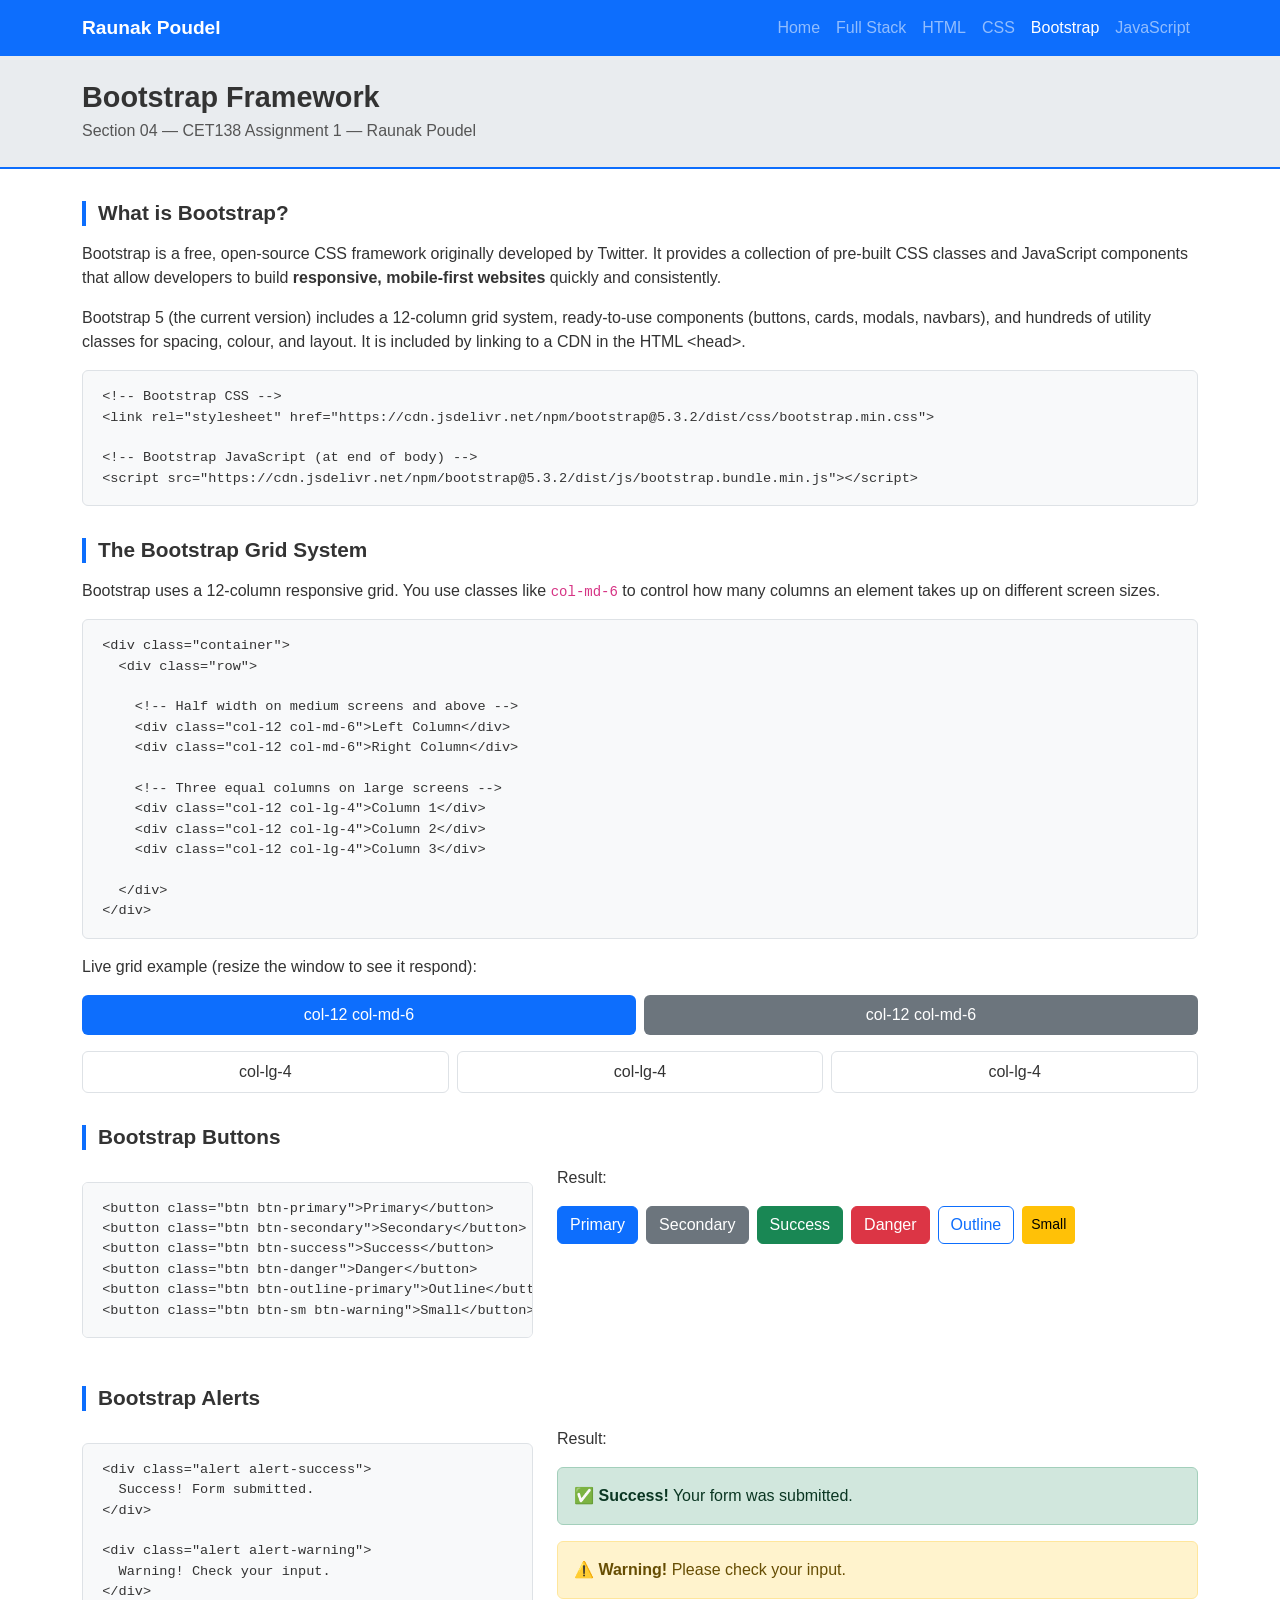
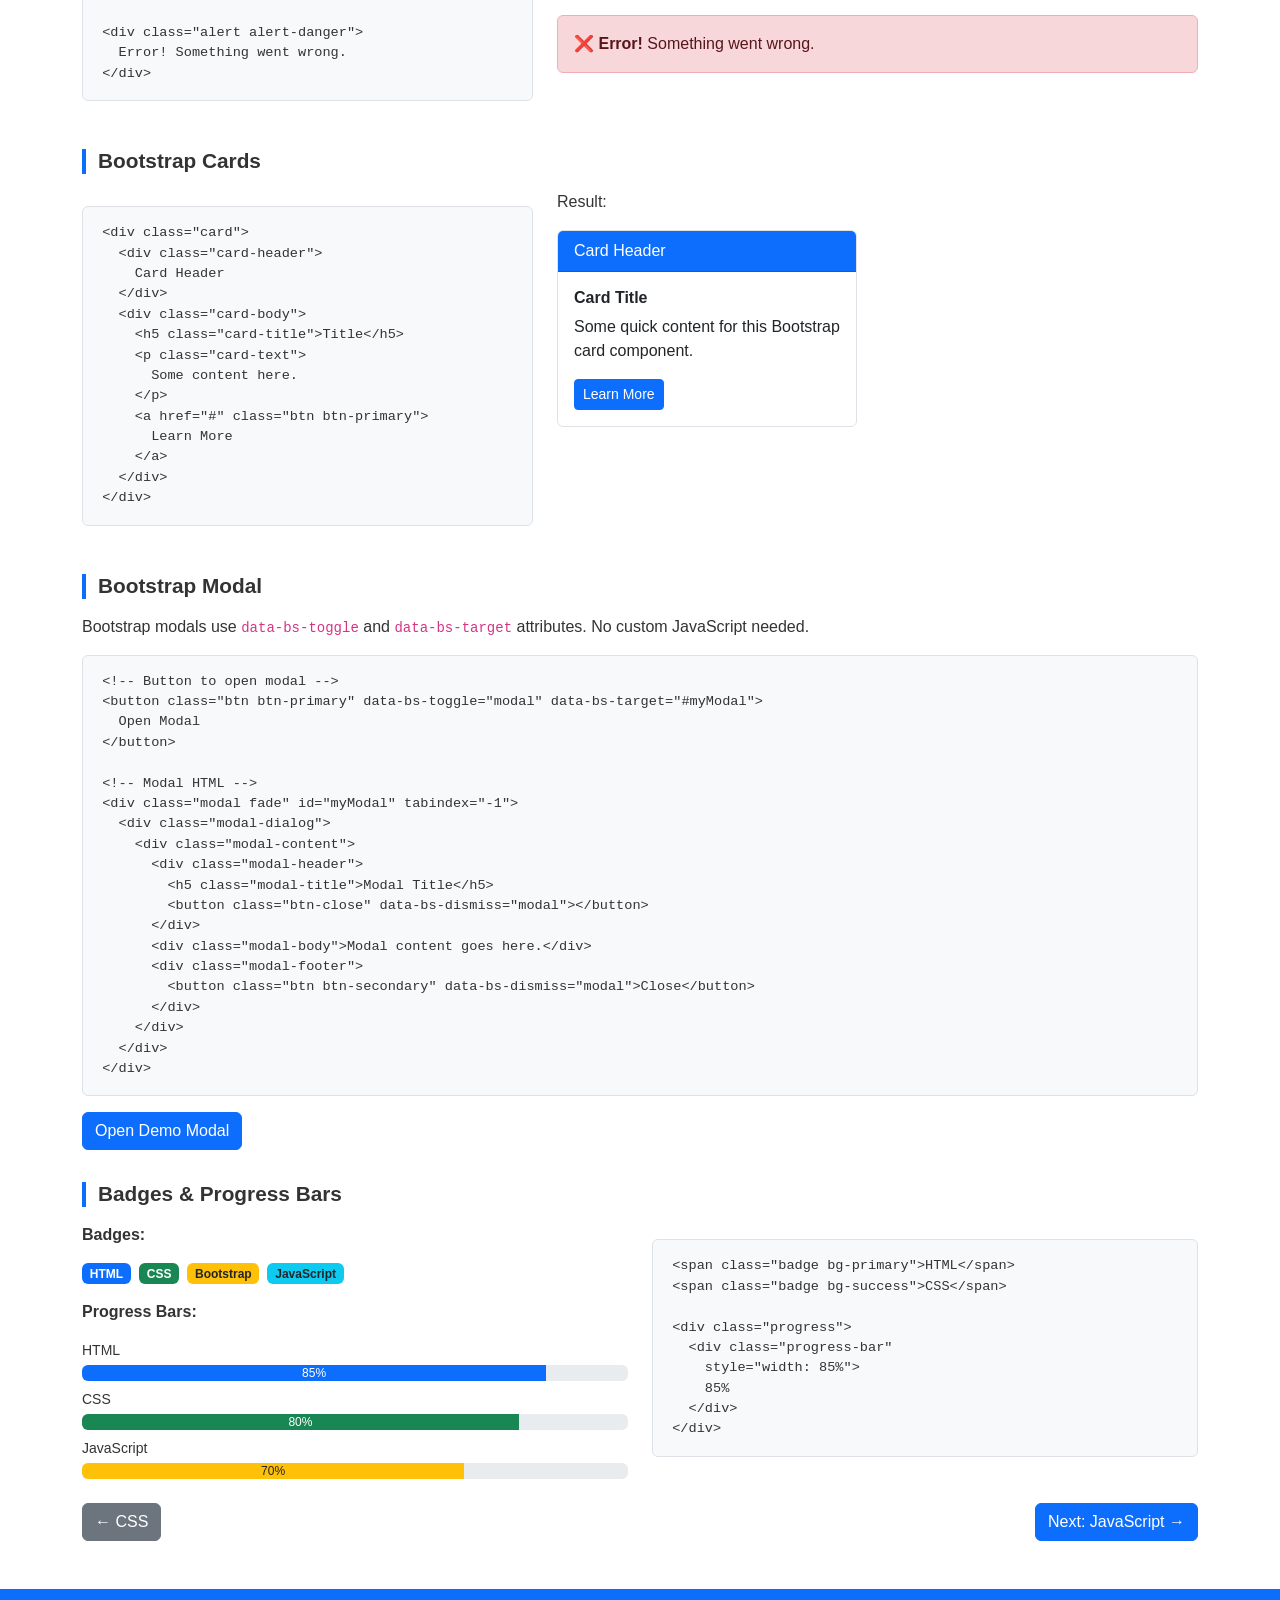
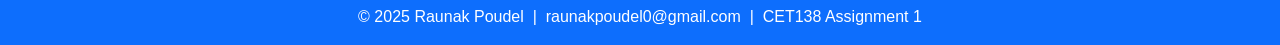
==== bootstrap.html @ 20c9c3db "Feat : new changes" ====
<!DOCTYPE html>
<html lang="en">
<head>
  <meta charset="UTF-8" />
  <meta name="viewport" content="width=device-width, initial-scale=1.0"/>
  <title>Bootstrap | Raunak Poudel</title>
  <link rel="stylesheet" href="https://cdn.jsdelivr.net/npm/bootstrap@5.3.2/dist/css/bootstrap.min.css">
  <link rel="stylesheet" href="style.css">
</head>
<body>

<nav class="navbar navbar-expand-lg navbar-dark bg-primary">
  <div class="container">
    <a class="navbar-brand fw-bold" href="index.html">Raunak Poudel</a>
    <button class="navbar-toggler" type="button" data-bs-toggle="collapse" data-bs-target="#navMenu">
      <span class="navbar-toggler-icon"></span>
    </button>
    <div class="collapse navbar-collapse" id="navMenu">
      <ul class="navbar-nav ms-auto">
        <li class="nav-item"><a class="nav-link" href="index.html">Home</a></li>
        <li class="nav-item"><a class="nav-link" href="fullstack.html">Full Stack</a></li>
        <li class="nav-item"><a class="nav-link" href="html.html">HTML</a></li>
        <li class="nav-item"><a class="nav-link" href="css.html">CSS</a></li>
        <li class="nav-item"><a class="nav-link active" href="bootstrap.html">Bootstrap</a></li>
        <li class="nav-item"><a class="nav-link" href="javascript.html">JavaScript</a></li>
      </ul>
    </div>
  </div>
</nav>

<div class="page-header">
  <div class="container">
    <h1>Bootstrap Framework</h1>
    <p>Section 04 &mdash; CET138 Assignment 1 &mdash; Raunak Poudel</p>
  </div>
</div>

<div class="container mb-5">

  <!-- What is Bootstrap -->
  <h2 class="section-title">What is Bootstrap?</h2>
  <p>
    Bootstrap is a free, open-source CSS framework originally developed by Twitter. It provides a collection of 
    pre-built CSS classes and JavaScript components that allow developers to build 
    <strong>responsive, mobile-first websites</strong> quickly and consistently.
  </p>
  <p>
    Bootstrap 5 (the current version) includes a 12-column grid system, ready-to-use components 
    (buttons, cards, modals, navbars), and hundreds of utility classes for spacing, colour, and layout.
    It is included by linking to a CDN in the HTML &lt;head&gt;.
  </p>
  <div class="code-box">&lt;!-- Bootstrap CSS --&gt;
&lt;link rel="stylesheet" href="https://cdn.jsdelivr.net/npm/bootstrap@5.3.2/dist/css/bootstrap.min.css"&gt;

&lt;!-- Bootstrap JavaScript (at end of body) --&gt;
&lt;script src="https://cdn.jsdelivr.net/npm/bootstrap@5.3.2/dist/js/bootstrap.bundle.min.js"&gt;&lt;/script&gt;</div>

  <!-- Grid System -->
  <h2 class="section-title">The Bootstrap Grid System</h2>
  <p>
    Bootstrap uses a 12-column responsive grid. You use classes like <code>col-md-6</code> to control 
    how many columns an element takes up on different screen sizes.
  </p>
  <div class="code-box">&lt;div class="container"&gt;
  &lt;div class="row"&gt;

    &lt;!-- Half width on medium screens and above --&gt;
    &lt;div class="col-12 col-md-6"&gt;Left Column&lt;/div&gt;
    &lt;div class="col-12 col-md-6"&gt;Right Column&lt;/div&gt;

    &lt;!-- Three equal columns on large screens --&gt;
    &lt;div class="col-12 col-lg-4"&gt;Column 1&lt;/div&gt;
    &lt;div class="col-12 col-lg-4"&gt;Column 2&lt;/div&gt;
    &lt;div class="col-12 col-lg-4"&gt;Column 3&lt;/div&gt;

  &lt;/div&gt;
&lt;/div&gt;</div>

  <p>Live grid example (resize the window to see it respond):</p>
  <div class="row g-2 mb-3">
    <div class="col-12 col-md-6">
      <div class="bg-primary text-white text-center p-2 rounded">col-12 col-md-6</div>
    </div>
    <div class="col-12 col-md-6">
      <div class="bg-secondary text-white text-center p-2 rounded">col-12 col-md-6</div>
    </div>
  </div>
  <div class="row g-2">
    <div class="col-12 col-lg-4">
      <div class="border text-center p-2 rounded">col-lg-4</div>
    </div>
    <div class="col-12 col-lg-4">
      <div class="border text-center p-2 rounded">col-lg-4</div>
    </div>
    <div class="col-12 col-lg-4">
      <div class="border text-center p-2 rounded">col-lg-4</div>
    </div>
  </div>

  <!-- Buttons -->
  <h2 class="section-title">Bootstrap Buttons</h2>
  <div class="row g-4">
    <div class="col-md-5">
      <div class="code-box">&lt;button class="btn btn-primary"&gt;Primary&lt;/button&gt;
&lt;button class="btn btn-secondary"&gt;Secondary&lt;/button&gt;
&lt;button class="btn btn-success"&gt;Success&lt;/button&gt;
&lt;button class="btn btn-danger"&gt;Danger&lt;/button&gt;
&lt;button class="btn btn-outline-primary"&gt;Outline&lt;/button&gt;
&lt;button class="btn btn-sm btn-warning"&gt;Small&lt;/button&gt;</div>
    </div>
    <div class="col-md-7">
      <p>Result:</p>
      <div class="d-flex flex-wrap gap-2">
        <button class="btn btn-primary">Primary</button>
        <button class="btn btn-secondary">Secondary</button>
        <button class="btn btn-success">Success</button>
        <button class="btn btn-danger">Danger</button>
        <button class="btn btn-outline-primary">Outline</button>
        <button class="btn btn-sm btn-warning">Small</button>
      </div>
    </div>
  </div>

  <!-- Alerts -->
  <h2 class="section-title">Bootstrap Alerts</h2>
  <div class="row g-4">
    <div class="col-md-5">
      <div class="code-box">&lt;div class="alert alert-success"&gt;
  Success! Form submitted.
&lt;/div&gt;

&lt;div class="alert alert-warning"&gt;
  Warning! Check your input.
&lt;/div&gt;

&lt;div class="alert alert-danger"&gt;
  Error! Something went wrong.
&lt;/div&gt;</div>
    </div>
    <div class="col-md-7">
      <p>Result:</p>
      <div class="alert alert-success">✅ <strong>Success!</strong> Your form was submitted.</div>
      <div class="alert alert-warning">⚠️ <strong>Warning!</strong> Please check your input.</div>
      <div class="alert alert-danger">❌ <strong>Error!</strong> Something went wrong.</div>
    </div>
  </div>

  <!-- Cards -->
  <h2 class="section-title">Bootstrap Cards</h2>
  <div class="row g-4">
    <div class="col-md-5">
      <div class="code-box">&lt;div class="card"&gt;
  &lt;div class="card-header"&gt;
    Card Header
  &lt;/div&gt;
  &lt;div class="card-body"&gt;
    &lt;h5 class="card-title"&gt;Title&lt;/h5&gt;
    &lt;p class="card-text"&gt;
      Some content here.
    &lt;/p&gt;
    &lt;a href="#" class="btn btn-primary"&gt;
      Learn More
    &lt;/a&gt;
  &lt;/div&gt;
&lt;/div&gt;</div>
    </div>
    <div class="col-md-7">
      <p>Result:</p>
      <div class="card" style="max-width:300px">
        <div class="card-header bg-primary text-white">Card Header</div>
        <div class="card-body">
          <h5 class="card-title">Card Title</h5>
          <p class="card-text">Some quick content for this Bootstrap card component.</p>
          <a href="#" class="btn btn-primary btn-sm">Learn More</a>
        </div>
      </div>
    </div>
  </div>

  <!-- Modal -->
  <h2 class="section-title">Bootstrap Modal</h2>
  <p>Bootstrap modals use <code>data-bs-toggle</code> and <code>data-bs-target</code> attributes. No custom JavaScript needed.</p>
  <div class="code-box">&lt;!-- Button to open modal --&gt;
&lt;button class="btn btn-primary" data-bs-toggle="modal" data-bs-target="#myModal"&gt;
  Open Modal
&lt;/button&gt;

&lt;!-- Modal HTML --&gt;
&lt;div class="modal fade" id="myModal" tabindex="-1"&gt;
  &lt;div class="modal-dialog"&gt;
    &lt;div class="modal-content"&gt;
      &lt;div class="modal-header"&gt;
        &lt;h5 class="modal-title"&gt;Modal Title&lt;/h5&gt;
        &lt;button class="btn-close" data-bs-dismiss="modal"&gt;&lt;/button&gt;
      &lt;/div&gt;
      &lt;div class="modal-body"&gt;Modal content goes here.&lt;/div&gt;
      &lt;div class="modal-footer"&gt;
        &lt;button class="btn btn-secondary" data-bs-dismiss="modal"&gt;Close&lt;/button&gt;
      &lt;/div&gt;
    &lt;/div&gt;
  &lt;/div&gt;
&lt;/div&gt;</div>

  <button class="btn btn-primary" data-bs-toggle="modal" data-bs-target="#demoModal">
    Open Demo Modal
  </button>

  <div class="modal fade" id="demoModal" tabindex="-1">
    <div class="modal-dialog modal-dialog-centered">
      <div class="modal-content">
        <div class="modal-header">
          <h5 class="modal-title">Bootstrap Modal Example</h5>
          <button type="button" class="btn-close" data-bs-dismiss="modal"></button>
        </div>
        <div class="modal-body">
          <p>This modal is working correctly using Bootstrap's JavaScript component.</p>
          <p class="text-muted small">No custom JS was needed &mdash; only Bootstrap data attributes.</p>
        </div>
        <div class="modal-footer">
          <button type="button" class="btn btn-secondary" data-bs-dismiss="modal">Close</button>
        </div>
      </div>
    </div>
  </div>

  <!-- Badges & Progress -->
  <h2 class="section-title">Badges &amp; Progress Bars</h2>
  <div class="row g-4">
    <div class="col-md-6">
      <p><strong>Badges:</strong></p>
      <div class="d-flex gap-2 flex-wrap mb-3">
        <span class="badge bg-primary">HTML</span>
        <span class="badge bg-success">CSS</span>
        <span class="badge bg-warning text-dark">Bootstrap</span>
        <span class="badge bg-info text-dark">JavaScript</span>
      </div>
      <p><strong>Progress Bars:</strong></p>
      <p class="mb-1 small">HTML</p>
      <div class="progress mb-2"><div class="progress-bar" style="width:85%">85%</div></div>
      <p class="mb-1 small">CSS</p>
      <div class="progress mb-2"><div class="progress-bar bg-success" style="width:80%">80%</div></div>
      <p class="mb-1 small">JavaScript</p>
      <div class="progress"><div class="progress-bar bg-warning text-dark" style="width:70%">70%</div></div>
    </div>
    <div class="col-md-6">
      <div class="code-box">&lt;span class="badge bg-primary"&gt;HTML&lt;/span&gt;
&lt;span class="badge bg-success"&gt;CSS&lt;/span&gt;

&lt;div class="progress"&gt;
  &lt;div class="progress-bar"
    style="width: 85%"&gt;
    85%
  &lt;/div&gt;
&lt;/div&gt;</div>
    </div>
  </div>

  <!-- Nav -->
  <div class="d-flex justify-content-between mt-4">
    <a href="css.html" class="btn btn-secondary">&larr; CSS</a>
    <a href="javascript.html" class="btn btn-primary">Next: JavaScript &rarr;</a>
  </div>

</div>

<footer class="bg-primary text-white text-center py-3 mt-4">
  <p class="mb-0">&copy; 2025 Raunak Poudel &nbsp;|&nbsp; raunakpoudel0@gmail.com &nbsp;|&nbsp; CET138 Assignment 1</p>
</footer>

<script src="https://cdn.jsdelivr.net/npm/bootstrap@5.3.2/dist/js/bootstrap.bundle.min.js"></script>
</body>
</html>
---- style.css ----
/* Raunak Poudel — CET138 Portfolio Stylesheet */

body {
  font-family: Arial, sans-serif;
  color: #333;
}

.navbar-brand {
  font-size: 1.2rem;
}

.card {
  border: 1px solid #dee2e6;
  border-radius: 6px;
}

.card-title {
  font-size: 1rem;
  font-weight: 600;
}

/* Code block styling */
.code-box {
  background: #f8f9fa;
  border: 1px solid #dee2e6;
  border-radius: 6px;
  padding: 1rem 1.2rem;
  font-family: 'Courier New', monospace;
  font-size: 0.85rem;
  overflow-x: auto;
  margin: 1rem 0;
  white-space: pre;
}

/* Page header strip */
.page-header {
  background: #e9ecef;
  padding: 1.5rem 0;
  border-bottom: 2px solid #0d6efd;
  margin-bottom: 2rem;
}

.page-header h1 {
  font-size: 1.8rem;
  font-weight: 700;
  margin: 0;
}

.page-header p {
  margin: 0.3rem 0 0;
  color: #555;
}

/* Section title */
.section-title {
  font-size: 1.3rem;
  font-weight: 600;
  border-left: 4px solid #0d6efd;
  padding-left: 0.75rem;
  margin: 2rem 0 1rem;
}

/* Demo box */
.demo-box {
  border: 1px solid #dee2e6;
  border-radius: 6px;
  overflow: hidden;
}
.demo-box-header {
  background: #e9ecef;
  padding: 0.4rem 0.8rem;
  font-size: 0.78rem;
  color: #555;
  font-weight: 600;
  border-bottom: 1px solid #dee2e6;
}
.demo-box-body {
  padding: 1.2rem;
  background: #fff;
}

/* Table styling */
.table th {
  background: #0d6efd;
  color: white;
}

footer {
  margin-top: auto;
}
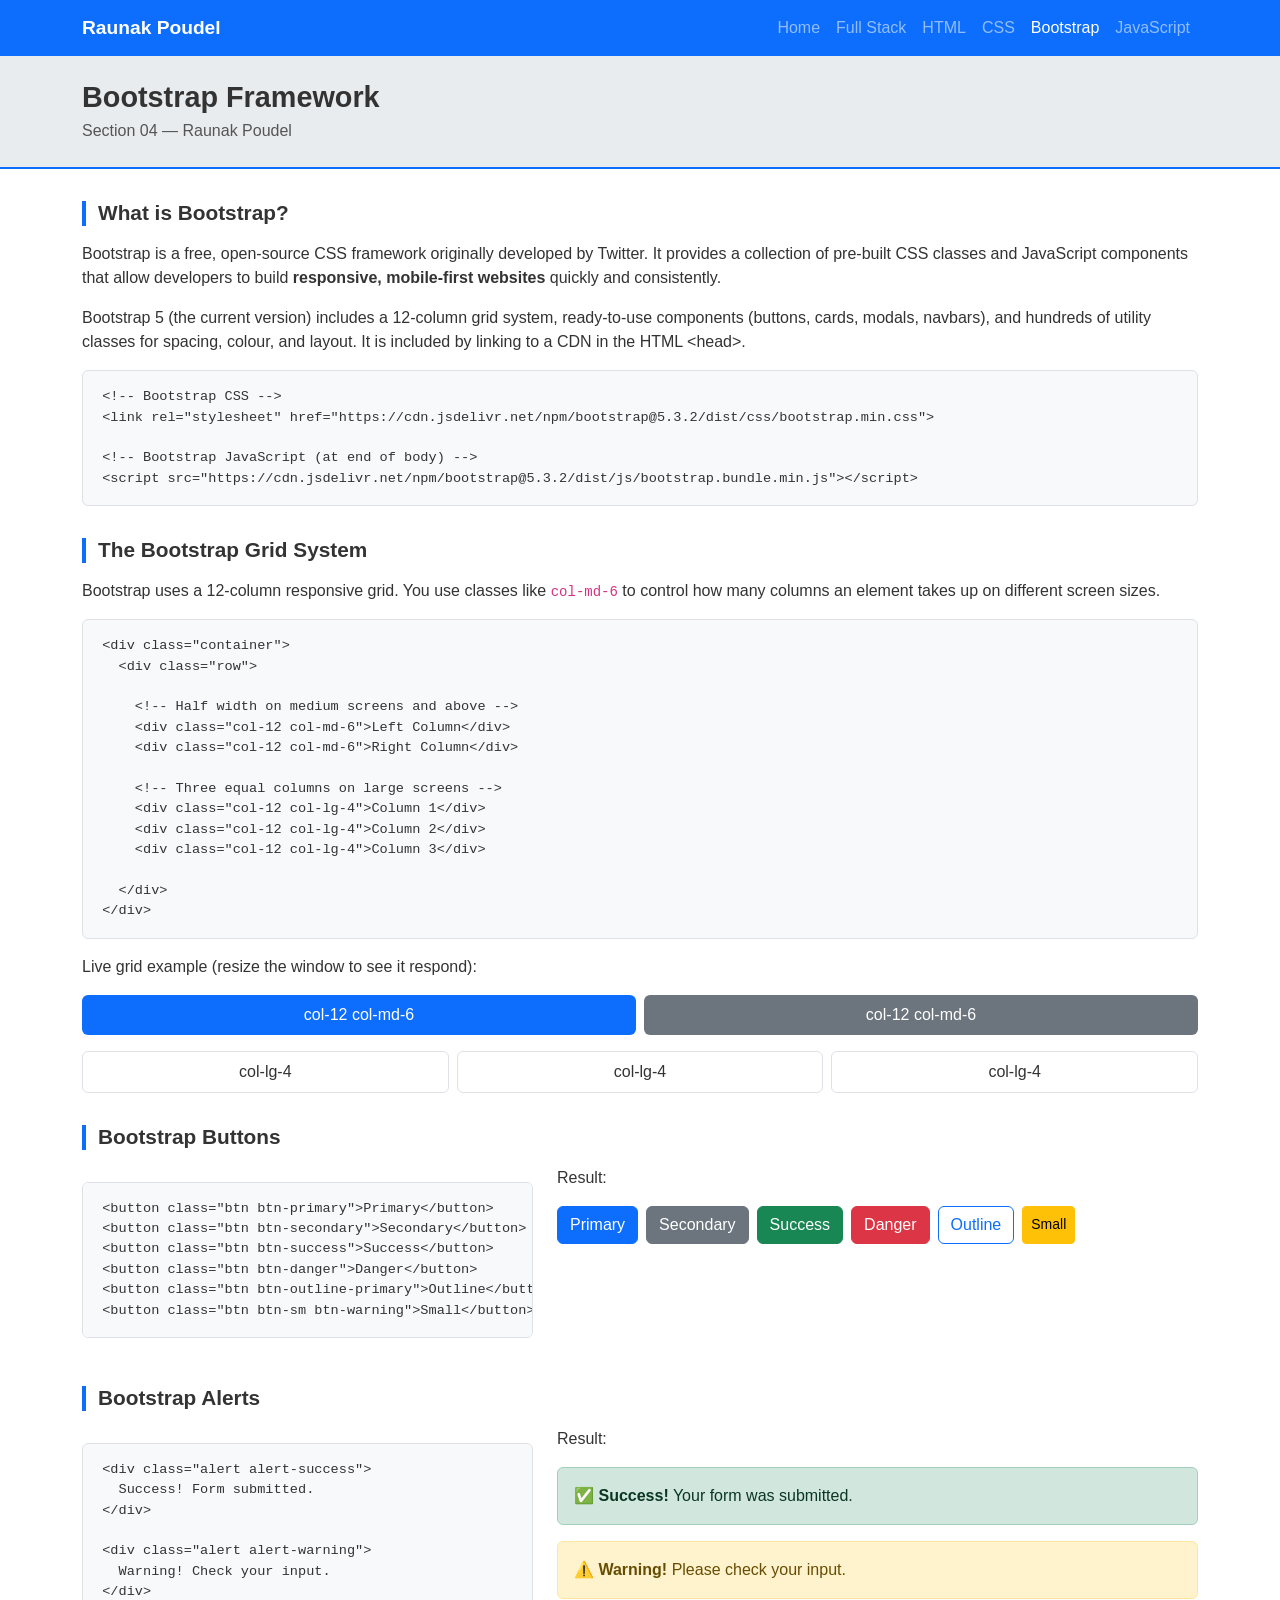
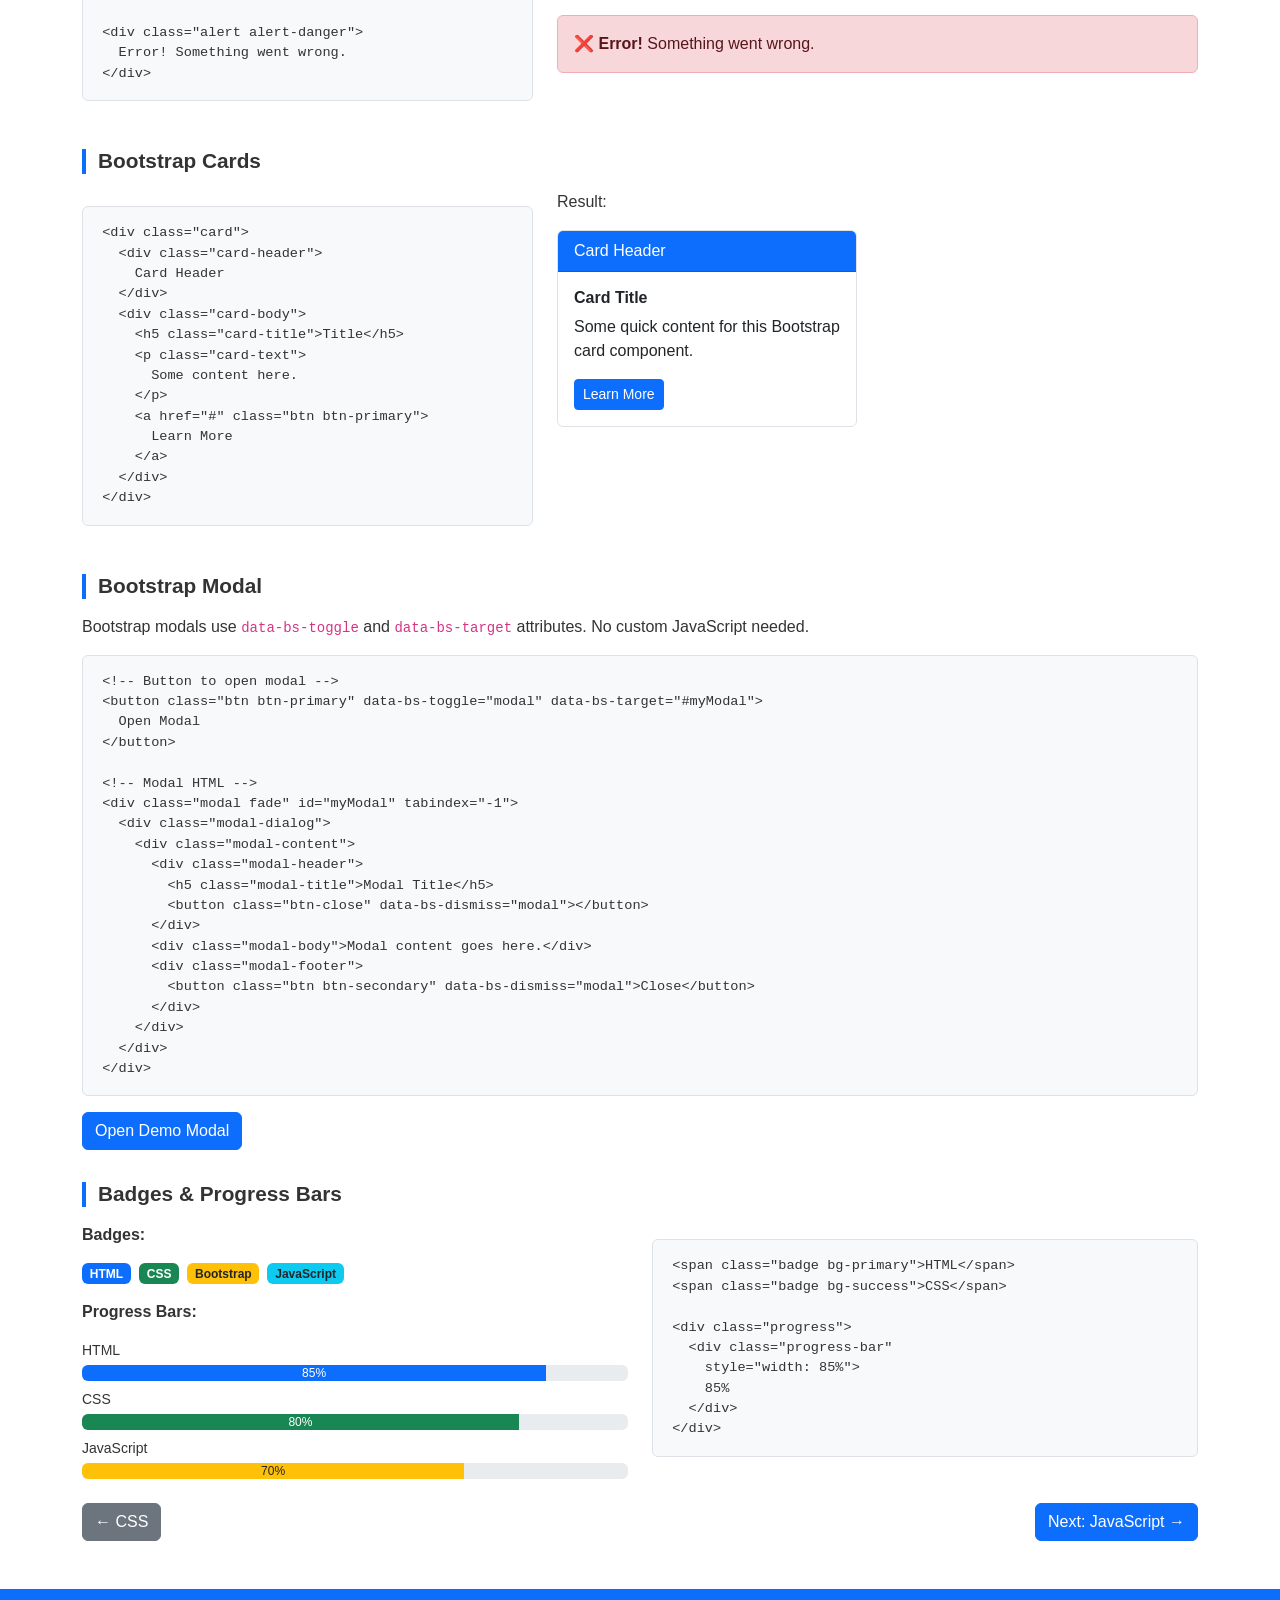
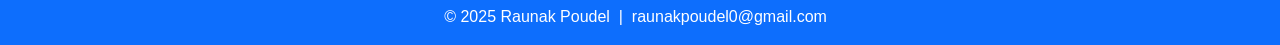
==== commit f893c700: "Update footer and section descriptions across multiple files for consistency" ====
--- a/bootstrap.html
+++ b/bootstrap.html
@@ -31,7 +31,7 @@
 <div class="page-header">
   <div class="container">
     <h1>Bootstrap Framework</h1>
-    <p>Section 04 &mdash; CET138 Assignment 1 &mdash; Raunak Poudel</p>
+    <p>Section 04  &mdash; Raunak Poudel</p>
   </div>
 </div>
 
@@ -264,7 +264,7 @@
 </div>
 
 <footer class="bg-primary text-white text-center py-3 mt-4">
-  <p class="mb-0">&copy; 2025 Raunak Poudel &nbsp;|&nbsp; raunakpoudel0@gmail.com &nbsp;|&nbsp; CET138 Assignment 1</p>
+  <p class="mb-0">&copy; 2025 Raunak Poudel &nbsp;|&nbsp; raunakpoudel0@gmail.com &nbsp;</p>
 </footer>
 
 <script src="https://cdn.jsdelivr.net/npm/bootstrap@5.3.2/dist/js/bootstrap.bundle.min.js"></script>
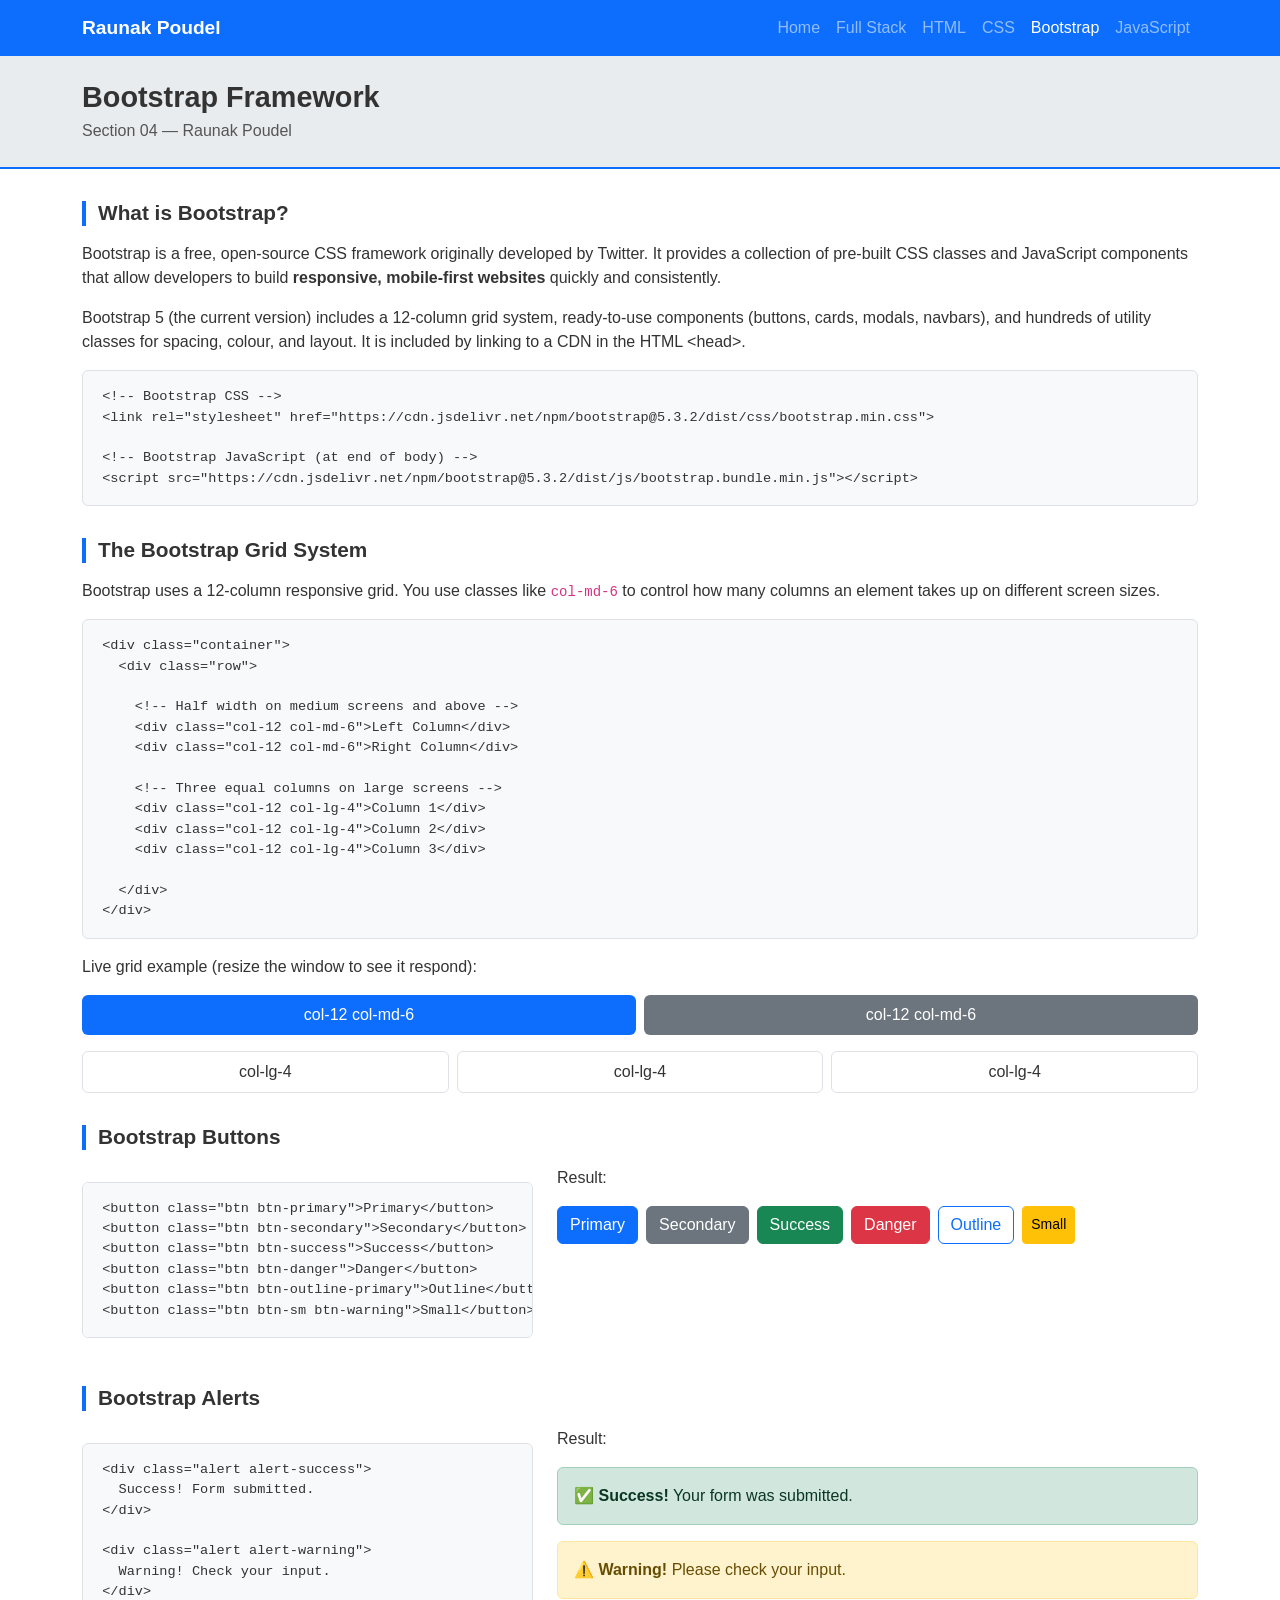
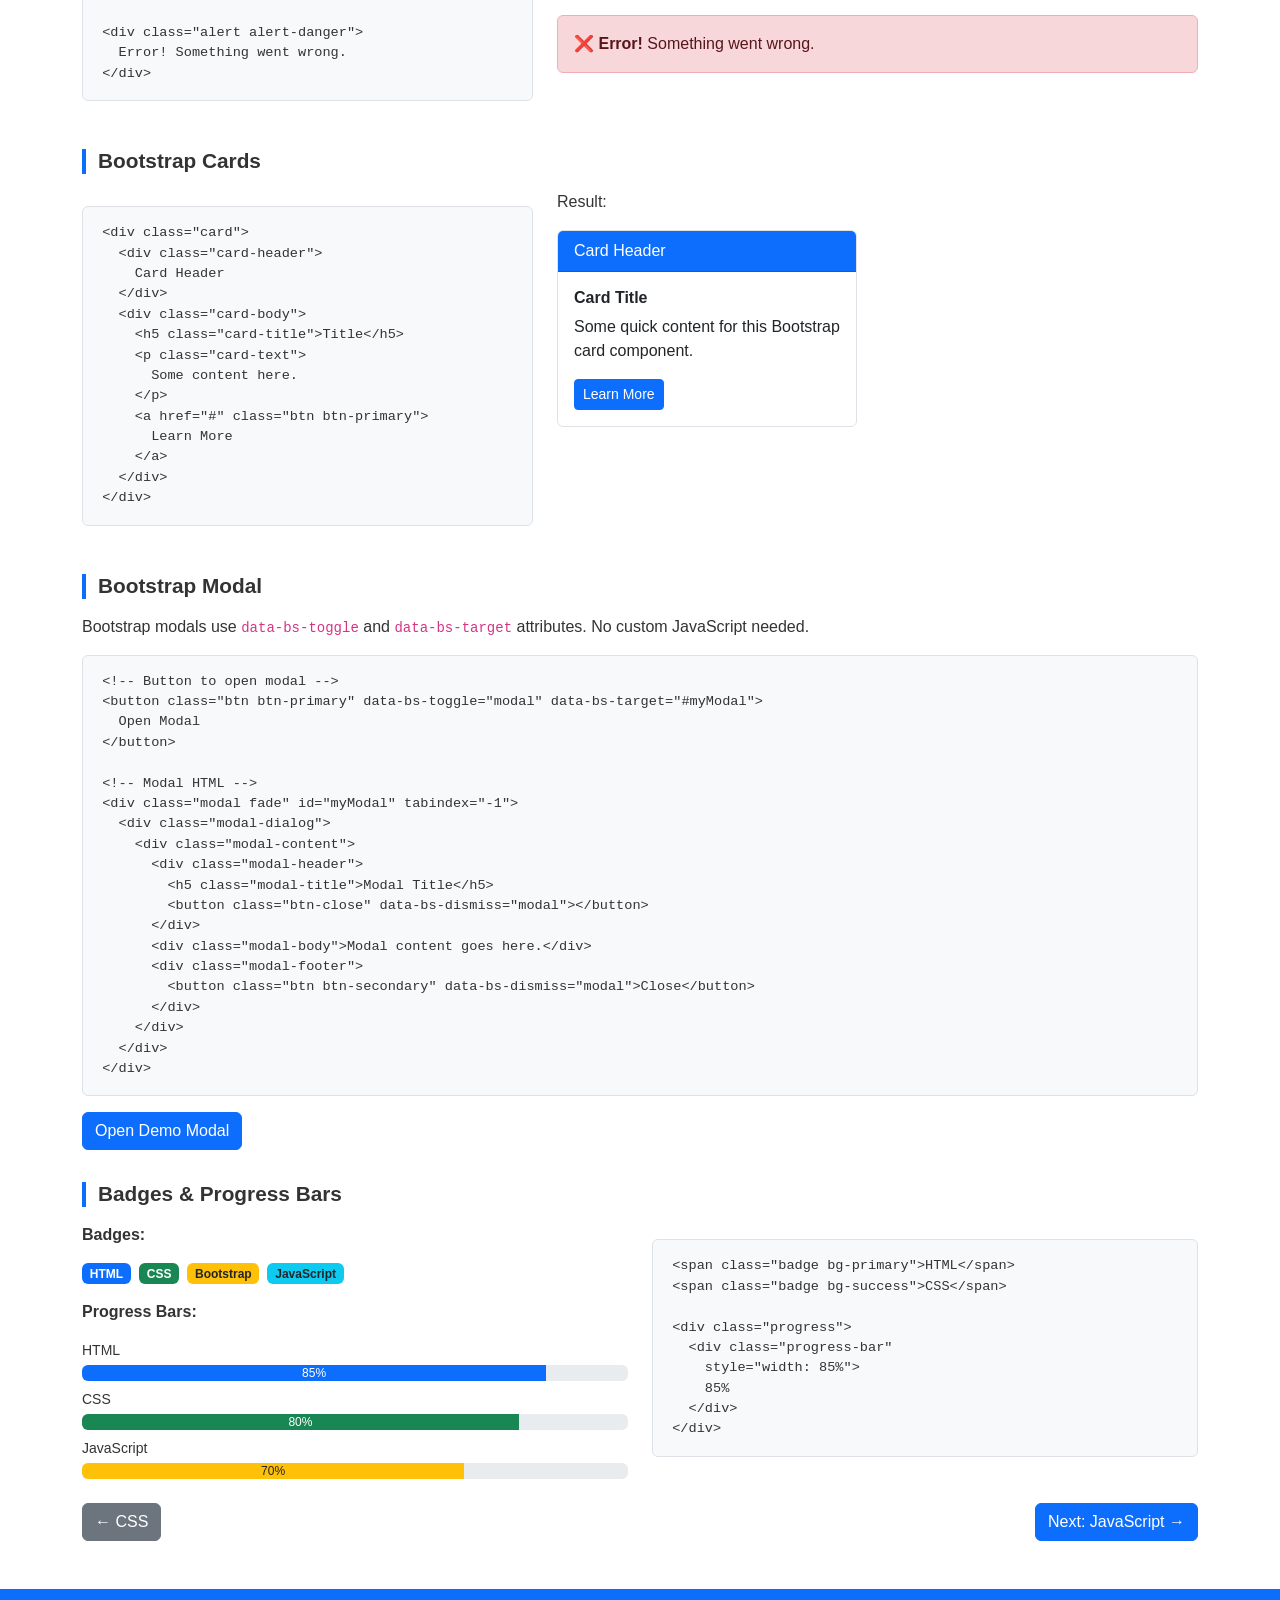
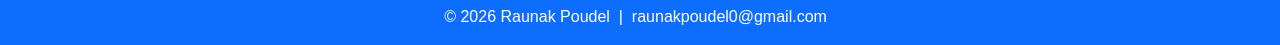
==== commit 723f952c: "Refactor code structure for improved readability and maintainability" ====
--- a/bootstrap.html
+++ b/bootstrap.html
@@ -264,7 +264,7 @@
 </div>
 
 <footer class="bg-primary text-white text-center py-3 mt-4">
-  <p class="mb-0">&copy; 2025 Raunak Poudel &nbsp;|&nbsp; raunakpoudel0@gmail.com &nbsp;</p>
+  <p class="mb-0">&copy; 2026 Raunak Poudel &nbsp;|&nbsp; raunakpoudel0@gmail.com &nbsp;</p>
 </footer>
 
 <script src="https://cdn.jsdelivr.net/npm/bootstrap@5.3.2/dist/js/bootstrap.bundle.min.js"></script>
